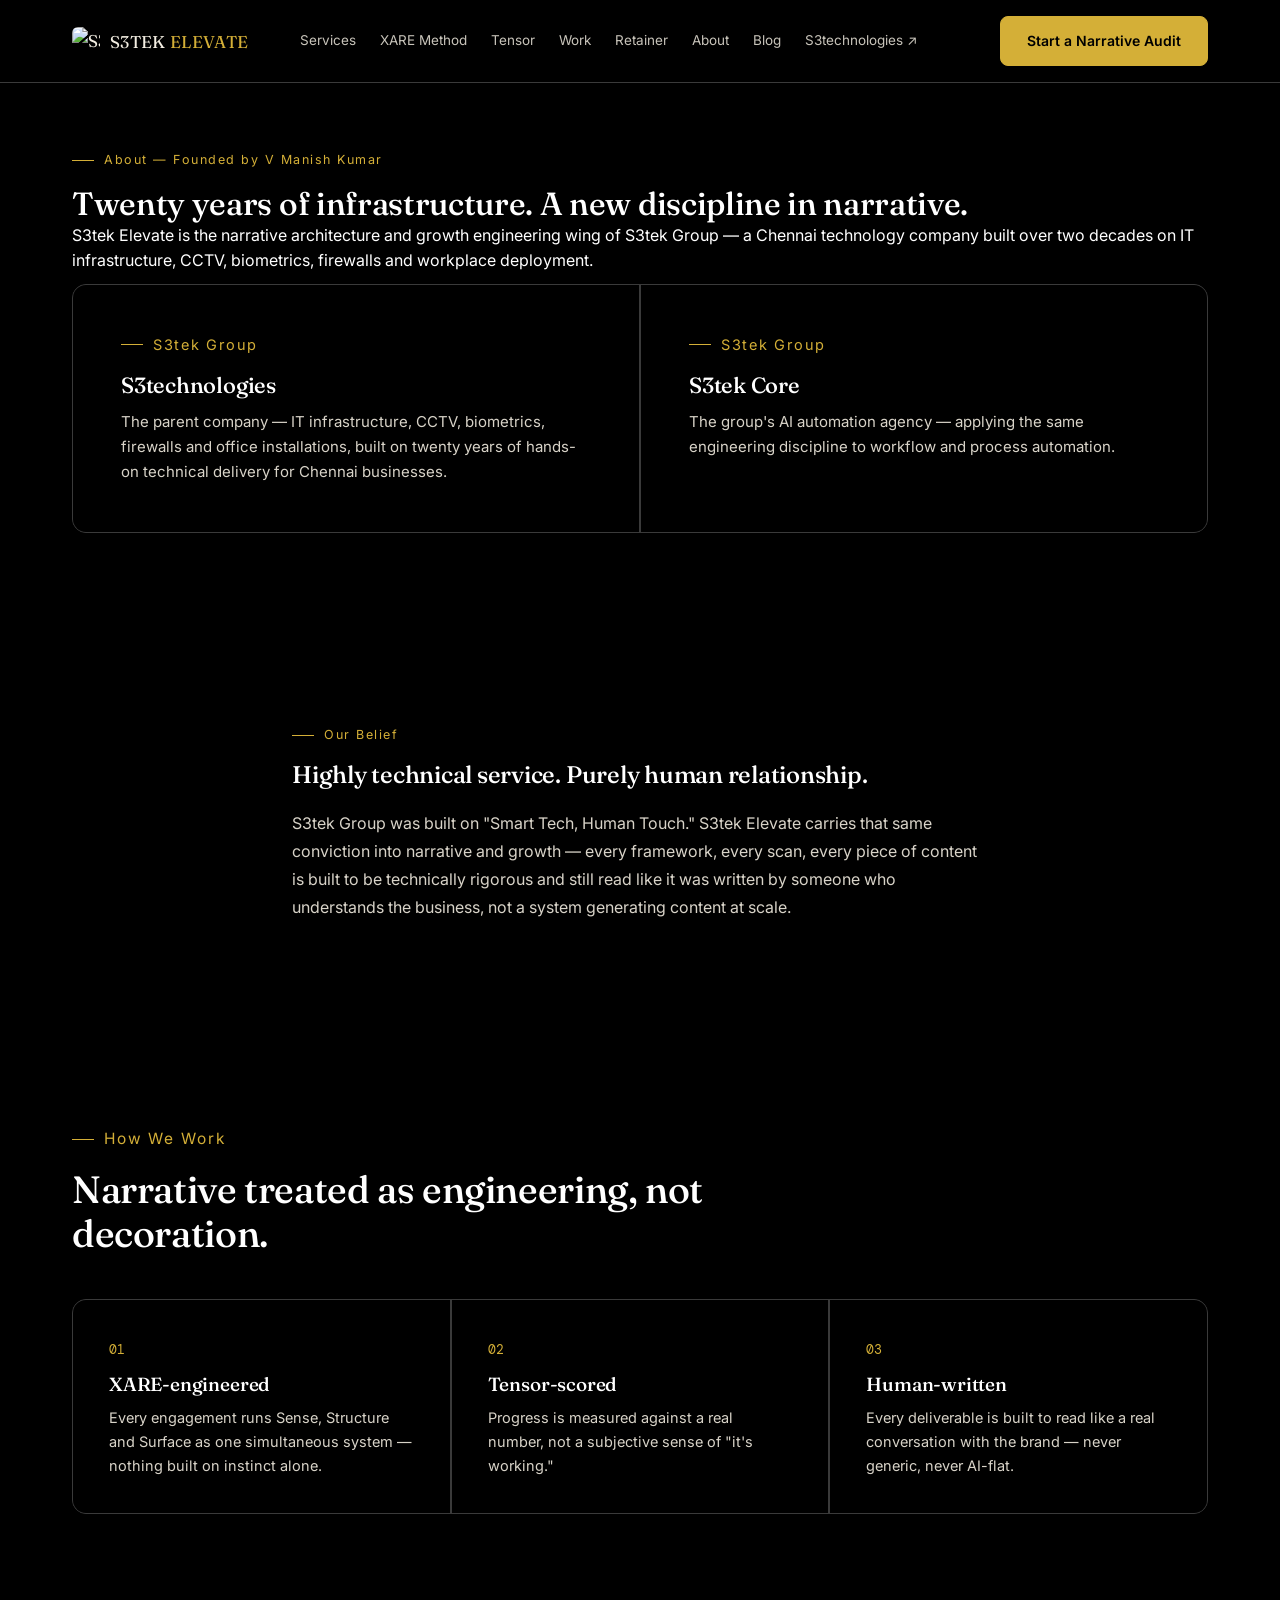
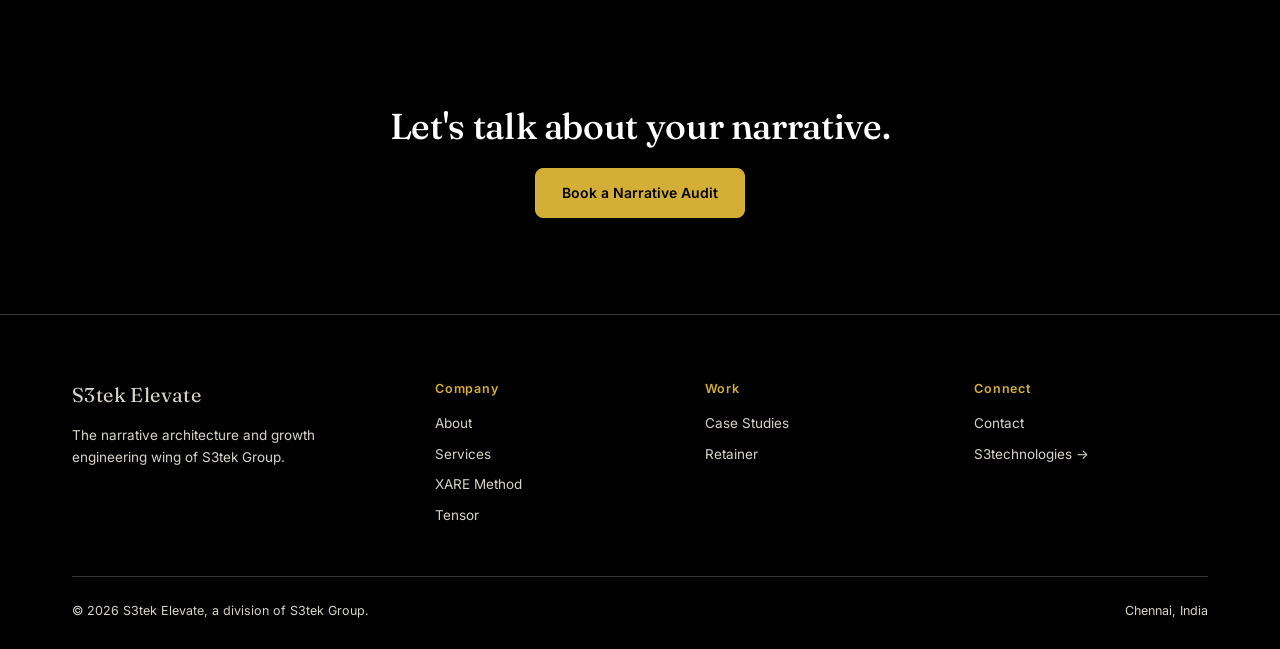
==== about.html @ aaba0699 "deploy: clean sync of current state" ====
<!DOCTYPE html>
<html lang="en">
<head>
<meta charset="UTF-8">
<meta name="viewport" content="width=device-width, initial-scale=1.0">
<title>About — S3tek Elevate</title>
<meta name="description" content="S3tek Elevate is the narrative architecture and growth engineering wing of S3tek Group, a 20-year Chennai technology company.">
<link rel="canonical" href="https://elevate.s3tekcorp.in/about.html">
<link rel="stylesheet" href="css/style.css">
<style>
:root{--bg:#000;--bg-2:#000;--ink:#000;--text:#fff;--text-mute:#d8d3c8;--gold:#D4AF37;--coral:#D4AF37;--line:#3a3a3a;--accent:#D4AF37;}
body{background:#000!important;color:#fff!important;}
a{color:#D4AF37;}
.eyebrow,.tag,.num,em{color:#D4AF37!important;}
.cell,.case-card,.testi-card,.retainer-card,.xare-item,footer,nav{background:#000!important;border-color:#3a3a3a!important;}
.btn-primary,.btn-gold{background:#D4AF37!important;color:#000!important;border-color:#D4AF37!important;}
.btn-ghost{background:transparent!important;color:#D4AF37!important;border-color:#D4AF37!important;}
.orb{opacity:.15!important;}
</style>
<link rel="icon" type="image/jpeg" href="images/favicon.jpeg">
<script type="application/ld+json">
{
  "@context": "https://schema.org",
  "@type": "AboutPage",
  "url": "https://elevate.s3tekcorp.in/about.html",
  "mainEntity": {
    "@type": "ProfessionalService",
    "name": "S3tek Elevate",
    "founder": { "@type": "Person", "name": "V Manish Kumar" },
    "parentOrganization": { "@type": "Organization", "name": "S3tek Group", "description": "A 20-year Chennai technology company spanning IT infrastructure (S3technologies), AI automation (S3tek Core) and narrative/growth engineering (S3tek Elevate)." },
    "address": { "@type": "PostalAddress", "addressLocality": "Chennai", "addressRegion": "Tamil Nadu", "addressCountry": "IN" }
  }
}
</script>
</head>
<body>
<div class="cursor-dot"></div><div class="cursor-ring"></div>

<nav class="nav on-dark">
  <div class="wrap">
    <a href="index.html" class="brand"><img src="images/favicon.jpeg" alt="S3tek Elevate"><span>S3TEK <em>ELEVATE</em></span></a>
    <div class="nav-links">
      <a href="services.html">Services</a>
      <a href="xare.html">XARE Method</a>
      <a href="tensor.html">Tensor</a>
      <a href="work.html">Work</a>
      <a href="pricing.html">Retainer</a>
      <a href="about.html">About</a>
      <a href="blog.html">Blog</a>
      <a href="https://s3tek.in" target="_blank" rel="noopener">S3technologies ↗</a>
    </div>
    <div class="nav-right">
      <a href="contact.html" class="btn btn-primary">Start a Narrative Audit</a>
    </div>
    <div class="hamburger"><span></span><span></span><span></span></div>
  </div>
</nav>

<header class="page-hero-dark">
  <div class="orb" style="width:420px;height:420px;background:radial-gradient(circle,var(--gold) 0%,transparent 70%);top:-140px;left:-100px"></div>
  <div class="orb" style="width:380px;height:380px;background:radial-gradient(circle,var(--coral) 0%,transparent 70%);bottom:-160px;right:-60px"></div>
  <div class="wrap">
    <p class="eyebrow reveal">About — Founded by V Manish Kumar</p>
    <h1 class="reveal">Twenty years of infrastructure. A new discipline in narrative.</h1>
    <p class="reveal">S3tek Elevate is the narrative architecture and growth engineering wing of S3tek Group — a Chennai technology company built over two decades on IT infrastructure, CCTV, biometrics, firewalls and workplace deployment.</p>
  </div>
</header>

<section style="padding-top:10px">
  <div class="wrap">
    <div class="grid-2">
      <div class="cell reveal" style="padding:48px">
        <p class="eyebrow">S3tek Group</p>
        <h3 style="font-size:22px; margin-bottom:12px">S3technologies</h3>
        <p style="color:var(--text-mute); font-size:15px">The parent company — IT infrastructure, CCTV, biometrics, firewalls and office installations, built on twenty years of hands-on technical delivery for Chennai businesses.</p>
      </div>
      <div class="cell reveal" style="padding:48px">
        <p class="eyebrow">S3tek Group</p>
        <h3 style="font-size:22px; margin-bottom:12px">S3tek Core</h3>
        <p style="color:var(--text-mute); font-size:15px">The group's AI automation agency — applying the same engineering discipline to workflow and process automation.</p>
      </div>
    </div>
  </div>
</section>

<section style="background:var(--bg-2)">
  <div class="wrap" style="max-width:760px">
    <p class="eyebrow reveal">Our Belief</p>
    <h2 class="reveal" style="margin-bottom:20px">Highly technical service. Purely human relationship.</h2>
    <p class="reveal" style="color:var(--text-mute); font-size:16px; line-height:1.75">S3tek Group was built on "Smart Tech, Human Touch." S3tek Elevate carries that same conviction into narrative and growth — every framework, every scan, every piece of content is built to be technically rigorous and still read like it was written by someone who understands the business, not a system generating content at scale.</p>
  </div>
</section>

<section>
  <div class="wrap">
    <div class="section-head">
      <p class="eyebrow">How We Work</p>
      <h2>Narrative treated as engineering, not decoration.</h2>
    </div>
    <div class="grid-3">
      <div class="cell reveal"><span class="num">01</span><h3>XARE-engineered</h3><p>Every engagement runs Sense, Structure and Surface as one simultaneous system — nothing built on instinct alone.</p></div>
      <div class="cell reveal"><span class="num">02</span><h3>Tensor-scored</h3><p>Progress is measured against a real number, not a subjective sense of "it's working."</p></div>
      <div class="cell reveal"><span class="num">03</span><h3>Human-written</h3><p>Every deliverable is built to read like a real conversation with the brand — never generic, never AI-flat.</p></div>
    </div>
  </div>
</section>

<section style="text-align:center; max-width:680px; margin:0 auto">
  <h2 style="font-size:clamp(26px,3.2vw,36px); margin-bottom:20px">Let's talk about your narrative.</h2>
  <a href="contact.html" class="btn btn-primary">Book a Narrative Audit</a>
</section>

<footer>
  <div class="wrap">
    <div class="foot-grid">
      <div><a href="index.html" class="brand" style="font-size:20px; margin-bottom:14px; display:block">S3tek Elevate</a><p>The narrative architecture and growth engineering wing of S3tek Group.</p></div>
      <div><h4>Company</h4><a href="about.html">About</a><a href="services.html">Services</a><a href="xare.html">XARE Method</a><a href="tensor.html">Tensor</a></div>
      <div><h4>Work</h4><a href="work.html">Case Studies</a><a href="pricing.html">Retainer</a></div>
      <div><h4>Connect</h4><a href="contact.html">Contact</a><a href="https://s3tek.in">S3technologies →</a></div>
    </div>
    <div class="foot-bottom"><span>© 2026 S3tek Elevate, a division of S3tek Group.</span><span>Chennai, India</span></div>
  </div>
</footer>

<script src="js/main.js"></script>
</body>
</html>
---- css/style.css ----
/* =========================================================
   S3TEK ELEVATE — Master Stylesheet
========================================================= */
@import url('https://fonts.googleapis.com/css2?family=Fraunces:ital,opsz,wght@0,9..144,300;0,9..144,400;0,9..144,500;0,9..144,600;1,9..144,400;1,9..144,500&family=Inter:wght@400;500;600;700&family=DM+Mono:wght@400;500&display=swap');

:root {
  --ink: #1c150c;
  --ink-2: #241a10;
  --bg-2: #221910;
  --parchment: #f4efe3;
  --parchment-dim: #c9c2b0;
  --text-mute: #b9b0a0;
  --gold: #c9a24b;
  --gold-2: #c9a24b;
  --gold-bright: #e6c877;
  --ember: #e0623a;
  --coral: #e0623a;
  --charcoal: #413c35;
  --line: rgba(244, 239, 227, 0.14);
  --rule: rgba(244, 239, 227, 0.14);
  --radius: 14px;
  --font-display: 'Fraunces', serif;
  --font-body: 'Inter', sans-serif;
  --font-mono: 'DM Mono', monospace;
}

* {
  margin: 0;
  padding: 0;
  box-sizing: border-box;
}

html {
  scroll-behavior: smooth;
}

@media (prefers-reduced-motion: reduce) {
  html {
    scroll-behavior: auto;
  }
}

body {
  background: var(--ink);
  color: var(--parchment);
  font-family: var(--font-body);
  font-size: 16px;
  line-height: 1.6;
  -webkit-font-smoothing: antialiased;
  overflow-x: hidden;
  position: relative;
  width: 100%;
}

::selection {
  background: var(--gold);
  color: var(--ink);
}

a {
  color: inherit;
}

img {
  max-width: 100%;
  display: block;
}

ul {
  list-style: none;
}

h1, h2, h3, .serif {
  font-family: var(--font-display);
  font-weight: 500;
  letter-spacing: -0.01em;
  line-height: 1.15;
}

em {
  font-style: italic;
  font-weight: 400;
  color: var(--gold-bright);
}

.grad-text {
  background: linear-gradient(90deg, var(--gold-bright), var(--ember));
  -webkit-background-clip: text;
  background-clip: text;
  color: transparent;
  font-style: italic;
}

.wrap {
  max-width: 1200px;
  margin: 0 auto;
  padding: 0 32px;
}

section {
  padding: 96px 0;
}

/* Push inner page hero sections below the fixed navbar */
.page-hero-dark,
.hero-dark,
main > section:first-of-type:not(.act) {
  padding-top: 150px !important;
}

/* ---------- Completely Disabled Cursor & Orbs ---------- */
.cursor-dot,
.cursor-ring,
[class*="cursor-"] {
  display: none !important;
  opacity: 0 !important;
  visibility: hidden !important;
  pointer-events: none !important;
}

.orb,
.orb-1,
.orb-2,
.orb-3 {
  display: none !important;
}

/* ---------- Navbar ---------- */
.nav {
  position: fixed;
  top: 0;
  left: 0;
  right: 0;
  z-index: 1000;
  padding: 16px 0;
  background: rgba(28, 21, 12, 0.88);
  backdrop-filter: blur(12px);
  -webkit-backdrop-filter: blur(12px);
  border-bottom: 1px solid var(--line);
  transition: background 0.3s ease, padding 0.3s ease;
}

.nav .wrap {
  display: flex !important;
  align-items: center !important;
  justify-content: space-between !important;
  gap: 24px !important;
}

.brand {
  display: inline-flex !important;
  align-items: center !important;
  gap: 10px !important;
  text-decoration: none;
  font-family: var(--font-display);
  font-size: 17px;
  letter-spacing: 0.02em;
  color: var(--parchment);
  white-space: nowrap;
  flex-shrink: 0;
  z-index: 1002;
}

.brand img {
  width: 28px;
  height: 28px;
  border-radius: 6px;
  object-fit: cover;
}

.brand em {
  font-style: normal;
  color: var(--gold-bright);
}

.nav-links {
  display: flex !important;
  align-items: center !important;
  gap: 24px !important;
  margin-left: 28px !important;
  margin-right: auto !important;
}

.nav-links a {
  text-decoration: none;
  color: var(--parchment);
  font-size: 13.5px;
  opacity: 0.82;
  transition: opacity 0.25s, color 0.25s;
  white-space: nowrap;
}

.nav-links a:hover {
  opacity: 1;
  color: var(--gold-bright);
}

.nav-mobile-cta {
  display: none !important;
}

.nav-right {
  display: flex !important;
  align-items: center !important;
  flex-shrink: 0;
  z-index: 1002;
}

.hamburger {
  display: none;
  flex-direction: column;
  justify-content: center;
  gap: 5px;
  cursor: pointer;
  padding: 8px;
  z-index: 1002;
}

.hamburger span {
  width: 22px;
  height: 2px;
  background: var(--parchment);
  display: block;
  transition: transform 0.25s ease, opacity 0.25s ease;
}

/* ---------- Buttons ---------- */
.btn {
  display: inline-block;
  padding: 13px 26px;
  font-size: 14px;
  font-weight: 600;
  text-decoration: none;
  border-radius: 8px;
  transition: transform 0.25s, box-shadow 0.25s, border-color 0.25s, background 0.25s;
  cursor: pointer;
  border: 1px solid transparent;
  white-space: nowrap;
}

.btn-primary {
  background: var(--gold-bright);
  color: var(--ink);
}

.btn-primary:hover {
  transform: translateY(-2px);
  box-shadow: 0 10px 30px rgba(230, 200, 119, 0.28);
}

.btn-gold {
  background: linear-gradient(135deg, var(--gold-bright), var(--ember));
  color: var(--ink);
}

.btn-gold:hover {
  transform: translateY(-2px);
  box-shadow: 0 10px 30px rgba(224, 98, 58, 0.3);
}

.btn-ghost {
  border-color: var(--line);
  color: var(--parchment);
  background: none;
}

.btn-ghost:hover {
  border-color: var(--gold);
}

/* ---------- Cinematic Intro Stage & Elements ---------- */
.grain {
  position: fixed;
  inset: 0;
  z-index: 5;
  pointer-events: none;
  opacity: 0.05;
  mix-blend-mode: overlay;
  background-image: url("data:image/svg+xml,%3Csvg xmlns='http://www.w3.org/2000/svg' width='120' height='120'%3E%3Cfilter id='n'%3E%3CfeTurbulence type='fractalNoise' baseFrequency='0.9' numOctaves='2' stitchTiles='stitch'/%3E%3C/filter%3E%3Crect width='100%25' height='100%25' filter='url(%23n)'/%3E%3C/svg%3E");
}

.vignette {
  position: fixed;
  inset: 0;
  z-index: 4;
  pointer-events: none;
  background: radial-gradient(ellipse at center, rgba(0,0,0,0) 40%, rgba(0,0,0,0.65) 100%);
}

#stage-wrap {
  position: fixed;
  inset: 0;
  z-index: 1;
  height: 100vh;
  height: 100dvh;
  width: 100vw;
  pointer-events: none;
}

#gl {
  display: block;
  width: 100%;
  height: 100%;
}

#intro-main {
  position: relative;
  z-index: 10;
}

.act {
  min-height: 100vh;
  min-height: 100dvh;
  display: flex;
  align-items: center;
  padding: 0 7vw;
  box-sizing: border-box;
}

/* Protective background shield behind intro text */
.act-inner {
  max-width: 560px;
  background: rgba(28, 21, 12, 0.84) !important;
  border: 1px solid rgba(244, 239, 227, 0.16) !important;
  border-radius: 16px !important;
  padding: 32px !important;
  backdrop-filter: blur(12px) !important;
  -webkit-backdrop-filter: blur(12px) !important;
  box-shadow: 0 16px 40px rgba(0, 0, 0, 0.55) !important;
  position: relative !important;
  z-index: 20 !important;
}

.hero-mark {
  font-family: var(--font-display);
  font-weight: 500;
  font-size: clamp(2.1rem, 6vw, 4.2rem);
  line-height: 1.12;
}

.act h2 {
  font-family: var(--font-display);
  font-weight: 500;
  font-size: clamp(1.8rem, 3.8vw, 2.8rem);
  line-height: 1.2;
  text-wrap: balance;
}

.act p.sub {
  margin-top: 18px;
  max-width: 44ch;
  color: var(--parchment-dim);
  font-size: 1.02rem;
  line-height: 1.6;
}

.act.right {
  justify-content: flex-end;
  text-align: right;
}

.act.right .act-inner {
  margin-left: auto;
}

.act.right .eyebrow {
  justify-content: flex-end;
  flex-direction: row-reverse;
}

.scene-runway {
  height: 80vh;
  height: 80dvh;
  position: relative;
}

#rail {
  position: fixed;
  right: 5vw;
  top: 50%;
  transform: translateY(-50%);
  z-index: 40;
  display: flex;
  flex-direction: column;
  gap: 14px;
}

#rail .dot {
  width: 6px;
  height: 6px;
  border-radius: 50%;
  background: rgba(244, 239, 227, 0.25);
  transition: all 0.35s;
}

#rail .dot.active {
  background: var(--gold-bright);
  box-shadow: 0 0 8px var(--gold-bright);
  transform: scale(1.4);
}

.skip-intro {
  position: fixed;
  bottom: 20px;
  left: 50%;
  transform: translateX(-50%);
  z-index: 60;
  font-size: 12px;
  color: var(--parchment-dim);
  background: rgba(28, 21, 12, 0.65);
  border: 1px solid var(--line);
  padding: 9px 18px;
  border-radius: 20px;
  text-decoration: none;
  backdrop-filter: blur(6px);
}

.intro-close {
  position: relative;
  z-index: 10;
  background: linear-gradient(180deg, transparent, var(--ink) 14%, var(--ink));
  padding: 16vh 0 8vh;
  text-align: center;
}

.intro-close .frame-line {
  width: 1px;
  height: 64px;
  background: linear-gradient(var(--gold), transparent);
  margin: 0 auto 28px;
}

.intro-close h2 {
  font-size: clamp(1.9rem, 4.4vw, 3.2rem);
  max-width: 16ch;
  margin: 0 auto;
}

.intro-close p {
  max-width: 50ch;
  margin: 18px auto 0;
  color: var(--parchment-dim);
  font-size: 1.02rem;
}

#site-content {
  position: relative;
  z-index: 10;
  background: var(--ink);
}

/* ---------- General Components & Grids ---------- */
.eyebrow {
  font-size: 12.5px;
  letter-spacing: 0.12em;
  color: var(--gold);
  display: flex;
  align-items: center;
  gap: 10px;
  margin-bottom: 16px;
  text-transform: none;
}

.eyebrow::before {
  content: "";
  width: 22px;
  height: 1px;
  background: var(--gold);
}

.reveal {
  opacity: 0;
  transform: translateY(18px);
  transition: opacity 0.7s ease, transform 0.7s ease;
}

.reveal.is-in {
  opacity: 1;
  transform: none;
}

.section-head {
  max-width: 640px;
  margin-bottom: 44px;
}

.section-head h2 {
  font-size: clamp(26px, 3.4vw, 38px);
}

.section-head p {
  color: var(--text-mute);
  margin-top: 14px;
  font-size: 15.5px;
}

.grid-2 {
  display: grid;
  grid-template-columns: 1fr 1fr;
  gap: 2px;
  background: var(--line);
  border: 1px solid var(--line);
  border-radius: var(--radius);
  overflow: hidden;
}

.grid-3 {
  display: grid;
  grid-template-columns: repeat(3, 1fr);
  gap: 2px;
  background: var(--line);
  border: 1px solid var(--line);
  border-radius: var(--radius);
  overflow: hidden;
}

.grid-4 {
  display: grid;
  grid-template-columns: repeat(4, 1fr);
  gap: 2px;
}

.cell {
  background: var(--ink-2);
  padding: 36px;
}

.cell .num {
  font-family: var(--font-mono);
  color: var(--gold);
  font-size: 13px;
}

.cell h3 {
  font-size: 19px;
  margin: 12px 0 10px;
}

.cell p {
  color: var(--text-mute);
  font-size: 14.5px;
  line-height: 1.65;
}

.stat-band {
  background: var(--bg-2);
  padding: 56px 0;
}

.stat-wall {
  display: grid;
  grid-template-columns: repeat(4, 1fr);
  gap: 24px;
  text-align: center;
}

.sw-cell b {
  display: block;
  font-family: var(--font-display);
  font-size: 34px;
  color: var(--gold-bright);
}

.sw-cell span {
  color: var(--text-mute);
  font-size: 13px;
}

.xare-list {
  display: flex;
  flex-direction: column;
  gap: 2px;
}

.xare-item {
  display: flex;
  gap: 28px;
  padding: 30px 0;
  border-bottom: 1px solid var(--line);
}

.xare-item:last-child {
  border-bottom: none;
}

.xare-letter {
  font-family: var(--font-display);
  font-size: 40px;
  color: var(--gold-bright);
  min-width: 64px;
}

.xare-item h3 {
  font-size: 20px;
  margin-bottom: 8px;
}

.xare-item p {
  color: var(--text-mute);
  font-size: 14.5px;
  max-width: 62ch;
}

.hero-grid {
  display: grid;
  grid-template-columns: 1.1fr 0.9fr;
  gap: 60px;
  align-items: center;
}

.hero-cta {
  display: flex;
  gap: 16px;
  margin-top: 32px;
  flex-wrap: wrap;
}

.reality-slider {
  position: relative;
  border-radius: var(--radius);
  overflow: hidden;
  border: 1px solid var(--line);
  aspect-ratio: 4/3;
  cursor: ew-resize;
  user-select: none;
}

.rs-head {
  position: absolute;
  top: 14px;
  left: 14px;
  right: 14px;
  display: flex;
  justify-content: space-between;
  font-size: 11px;
  color: var(--parchment-dim);
  z-index: 3;
}

.slider__panel {
  position: absolute;
  inset: 0;
  display: flex;
  align-items: center;
  justify-content: center;
  text-align: center;
  padding: 20px;
  flex-direction: column;
  gap: 6px;
}

.slider__panel--a {
  background: var(--ink-2);
}

.slider__panel--b {
  background: linear-gradient(160deg, var(--charcoal), var(--ink));
  clip-path: inset(0 0 0 50%);
}

.slider__panel h4 {
  font-size: 14px;
  color: var(--gold);
}

.slider__panel p {
  font-size: 12.5px;
  color: var(--text-mute);
}

[data-handle] {
  position: absolute;
  top: 0;
  bottom: 0;
  left: 50%;
  width: 2px;
  background: var(--gold-bright);
  z-index: 4;
}

[data-handle]::after {
  content: "⇔";
  position: absolute;
  top: 50%;
  left: 50%;
  transform: translate(-50%, -50%);
  width: 30px;
  height: 30px;
  background: var(--gold-bright);
  color: var(--ink);
  border-radius: 50%;
  display: flex;
  align-items: center;
  justify-content: center;
  font-size: 13px;
}

.case-card {
  background: var(--ink-2);
  border: 1px solid var(--line);
  border-radius: var(--radius);
  padding: 30px;
  display: flex;
  flex-direction: column;
  justify-content: space-between;
  gap: 22px;
}

.case-top h3 {
  font-size: 22px;
  margin: 8px 0 10px;
}

.case-top p {
  color: var(--text-mute);
  font-size: 14px;
  line-height: 1.6;
}

.case-stats {
  display: flex;
  gap: 22px;
}

.case-stat {
  display: flex;
  flex-direction: column;
}

.case-stat b {
  font-family: var(--font-display);
  color: var(--gold-bright);
  font-size: 20px;
}

.case-stat span {
  font-size: 11.5px;
  color: var(--text-mute);
}

.testi-grid {
  display: grid;
  grid-template-columns: repeat(3, 1fr);
  gap: 20px;
}

.testi-card {
  background: var(--ink-2);
  border: 1px solid var(--line);
  border-radius: var(--radius);
  padding: 28px;
}

.testi-stars {
  color: var(--gold-bright);
  letter-spacing: 2px;
  margin-bottom: 14px;
}

.quote {
  color: var(--parchment-dim);
  font-size: 14.5px;
  line-height: 1.65;
  margin-bottom: 20px;
}

.testi-who {
  display: flex;
  align-items: center;
  gap: 12px;
}

.testi-avatar {
  width: 38px;
  height: 38px;
  border-radius: 50%;
  background: var(--gold-bright);
  color: var(--ink);
  display: flex;
  align-items: center;
  justify-content: center;
  font-weight: 700;
  font-size: 13px;
}

.tw-name {
  font-size: 13.5px;
  font-weight: 600;
}

.tw-role {
  font-size: 12px;
  color: var(--text-mute);
}

.compare {
  display: grid;
  grid-template-columns: 1fr 1fr;
  gap: 2px;
  background: var(--line);
  border: 1px solid var(--line);
  border-radius: var(--radius);
  overflow: hidden;
}

.compare-col {
  background: var(--ink-2);
  padding: 30px;
}

.compare-col.us {
  background: linear-gradient(160deg, var(--ink-2), rgba(224, 98, 58, 0.08));
}

.compare-head {
  font-family: var(--font-display);
  font-size: 18px;
  margin-bottom: 18px;
  color: var(--gold-bright);
}

.compare-row {
  padding: 12px 0;
  border-top: 1px solid var(--line);
  color: var(--text-mute);
  font-size: 14px;
}

.compare-row:first-of-type {
  border-top: none;
}

.founder {
  display: flex;
  gap: 28px;
  align-items: flex-start;
  max-width: 800px;
  margin: 0 auto;
}

.founder-mark {
  font-family: var(--font-display);
  font-size: 60px;
  color: var(--gold);
  line-height: 1;
}

.founder blockquote {
  font-family: var(--font-display);
  font-size: 22px;
  line-height: 1.45;
}

.founder .who {
  margin-top: 16px;
  color: var(--text-mute);
  font-size: 14px;
}

.retainer-card {
  background: var(--ink-2);
  border: 1px solid var(--line);
  border-radius: var(--radius);
  padding: 40px;
}

.retainer-price {
  font-family: var(--font-display);
  font-size: 40px;
  color: var(--gold-bright);
  margin: 10px 0 6px;
}

.retainer-price span {
  font-size: 15px;
  color: var(--text-mute);
  font-family: var(--font-body);
}

.faq-list {
  border-top: 1px solid var(--line);
}

.faq-item {
  border-bottom: 1px solid var(--line);
}

.faq-q {
  display: flex;
  align-items: center;
  justify-content: space-between;
  padding: 22px 0;
  cursor: pointer;
}

.faq-q h4 {
  font-size: 16px;
  font-weight: 600;
  font-family: var(--font-body);
}

.plus {
  color: var(--gold);
  font-size: 20px;
  transition: transform 0.25s;
}

.faq-item.open .plus {
  transform: rotate(45deg);
}

.faq-a {
  max-height: 0;
  overflow: hidden;
  transition: max-height 0.3s ease;
}

.faq-item.open .faq-a {
  max-height: 220px;
}

.faq-a p {
  color: var(--text-mute);
  font-size: 14.5px;
  padding-bottom: 22px;
  max-width: 70ch;
}

footer {
  border-top: 1px solid var(--line);
  padding: 64px 0 28px;
  background: var(--ink-2);
}

.foot-grid {
  display: grid;
  grid-template-columns: 1.4fr 1fr 1fr 1fr;
  gap: 36px;
  margin-bottom: 40px;
}

.foot-grid p {
  color: var(--text-mute);
  font-size: 13.5px;
  max-width: 34ch;
}

.foot-grid h4 {
  font-size: 12.5px;
  letter-spacing: 0.06em;
  color: var(--gold);
  margin-bottom: 14px;
  font-family: var(--font-body);
  font-weight: 600;
}

.foot-grid a {
  display: block;
  color: var(--text-mute);
  text-decoration: none;
  font-size: 13.5px;
  margin-bottom: 9px;
}

.foot-grid a:hover {
  color: var(--parchment);
}

.foot-bottom {
  display: flex;
  justify-content: space-between;
  padding-top: 24px;
  border-top: 1px solid var(--line);
  font-size: 12.5px;
  color: var(--text-mute);
  flex-wrap: wrap;
  gap: 8px;
}

/* =========================================================
   Responsive Breakpoints & Mobile Fullscreen Drawer
========================================================= */
@media screen and (max-width: 960px) {
  .nav-right {
    display: none !important;
  }

  .hamburger {
    display: flex !important;
    margin-left: auto;
  }

  .nav-links {
    position: fixed !important;
    top: 0 !important;
    left: 0 !important;
    right: 0 !important;
    bottom: 0 !important;
    width: 100vw !important;
    height: 100vh !important;
    height: 100dvh !important;
    background: rgba(20, 15, 9, 0.98) !important;
    backdrop-filter: blur(16px) !important;
    -webkit-backdrop-filter: blur(16px) !important;
    flex-direction: column !important;
    justify-content: center !important;
    align-items: center !important;
    gap: 20px !important;
    margin: 0 !important;
    z-index: 1001 !important;
    transform: translateY(-100%) !important;
    opacity: 0 !important;
    pointer-events: none !important;
    transition: transform 0.35s ease, opacity 0.3s ease !important;
  }

  .nav-links.open {
    transform: translateY(0) !important;
    opacity: 1 !important;
    pointer-events: auto !important;
  }

  .nav-links a {
    font-size: 1.15rem !important;
    opacity: 0.9 !important;
    padding: 6px 0 !important;
  }

  .nav-mobile-cta {
    display: inline-block !important;
    margin-top: 12px !important;
    padding: 12px 24px !important;
  }
}

@media screen and (max-width: 820px) {
  section {
    padding: 64px 0;
  }

  .wrap {
    padding: 0 20px;
  }

  .page-hero-dark,
  .hero-dark,
  main > section:first-of-type:not(.act) {
    padding-top: 110px !important;
  }

  #rail {
    display: none;
  }

  .grid-2, .grid-3, .hero-grid, .testi-grid, .compare {
    grid-template-columns: 1fr !important;
  }

  .grid-4, .stat-wall, .foot-grid {
    grid-template-columns: 1fr 1fr !important;
  }

  .act {
    padding: 0 16px !important;
    justify-content: center !important;
    text-align: left !important;
  }

  .act.right {
    justify-content: center !important;
  }

  .act.right .act-inner {
    margin: 0 auto !important;
  }

  .act.right .eyebrow {
    justify-content: flex-start !important;
    flex-direction: row !important;
  }

  .act-inner {
    width: 100% !important;
    max-width: 88vw !important;
    padding: 22px 18px !important;
    background: rgba(24, 18, 11, 0.88) !important;
  }

  .hero-mark {
    font-size: clamp(1.6rem, 6vw, 2.1rem) !important;
  }

  .act h2 {
    font-size: clamp(1.35rem, 5vw, 1.75rem) !important;
  }

  .act p.sub {
    font-size: 0.9rem !important;
    line-height: 1.55 !important;
    margin-top: 12px !important;
  }

  .scene-runway {
    height: 65dvh !important;
  }
}
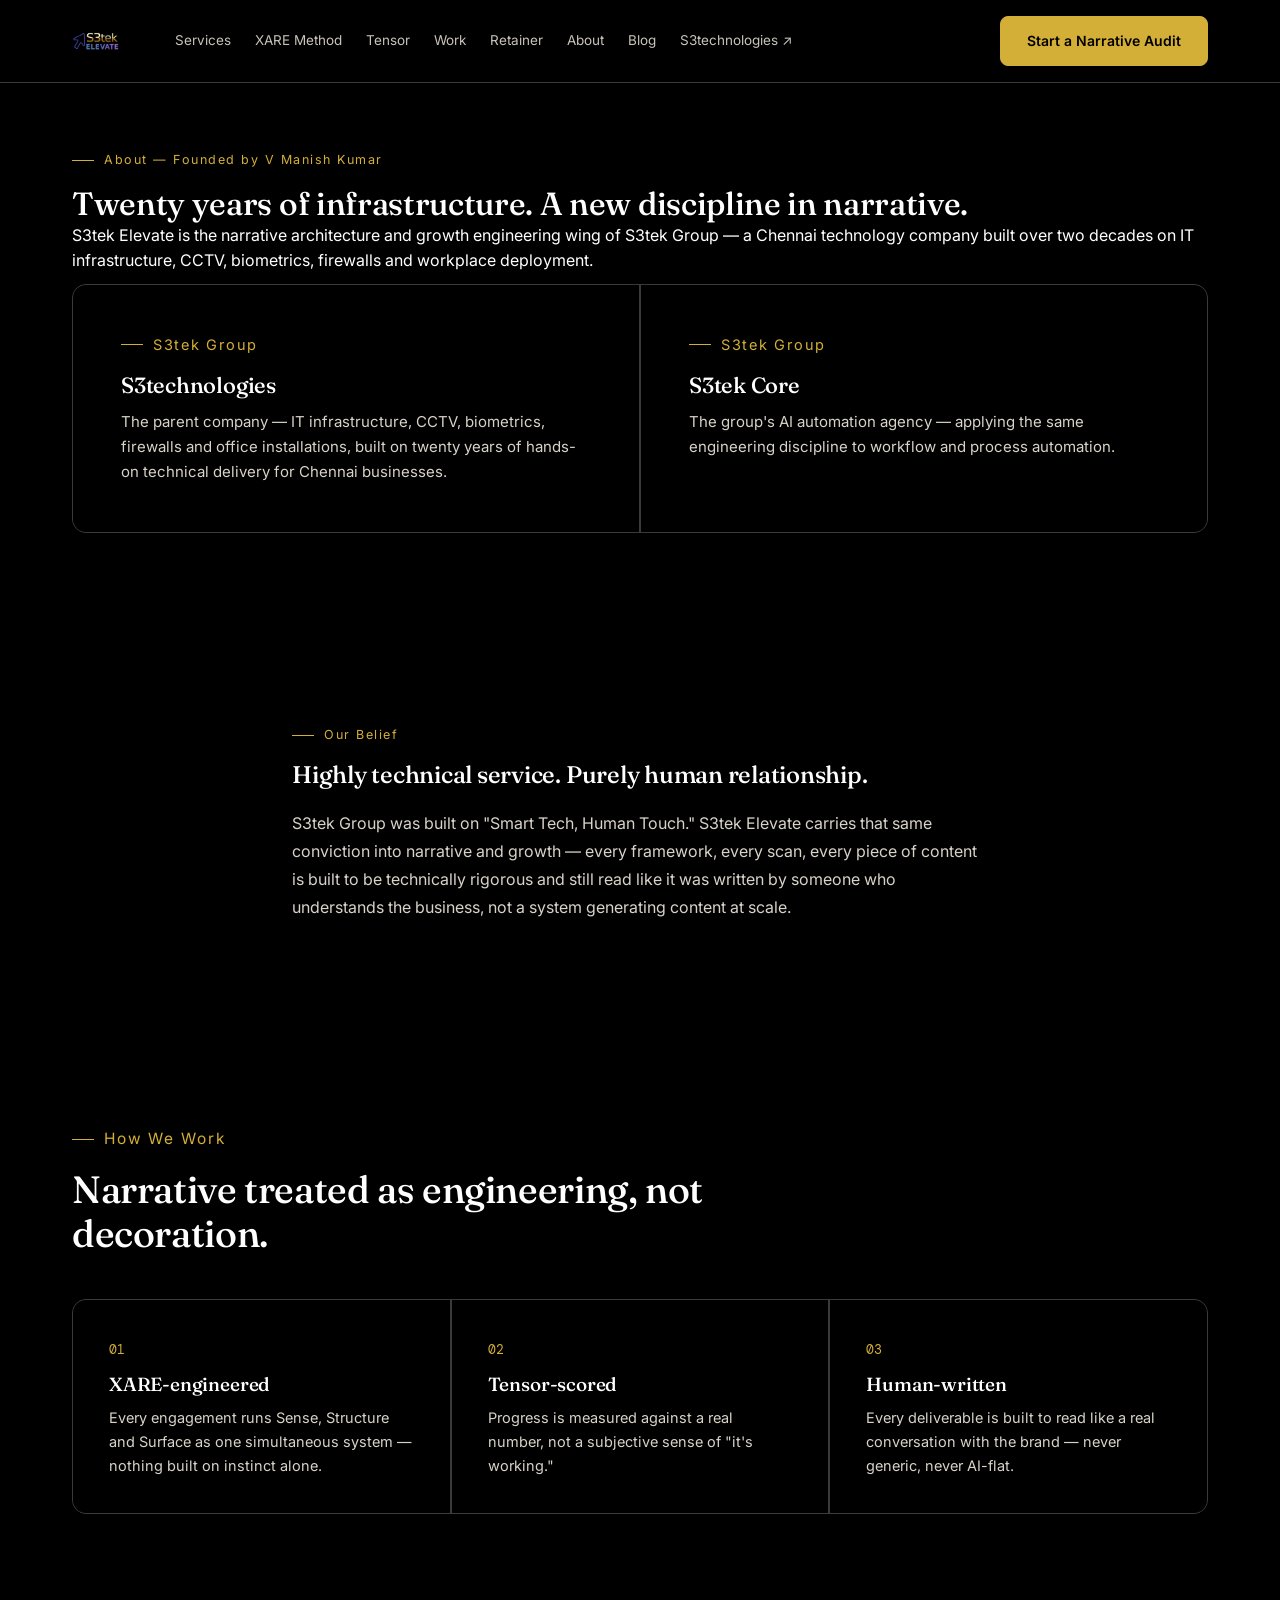
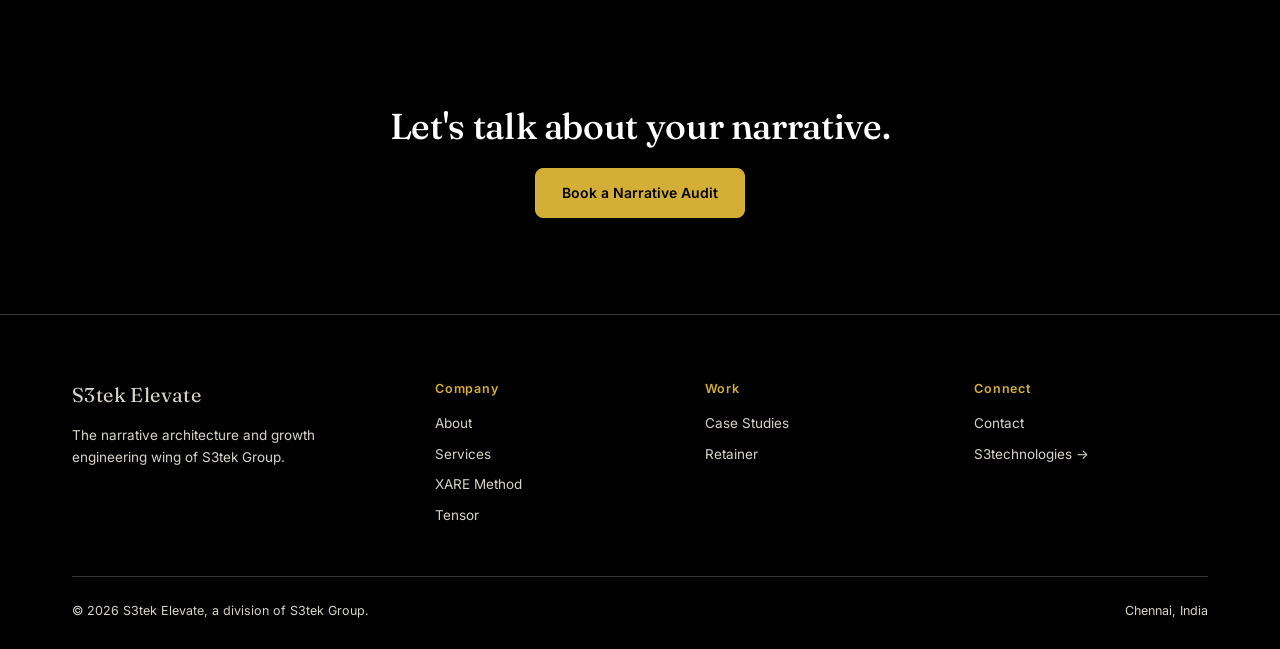
==== commit b888b0f8: "logo fixed" ====
--- a/about.html
+++ b/about.html
@@ -38,7 +38,7 @@
 
 <nav class="nav on-dark">
   <div class="wrap">
-    <a href="index.html" class="brand"><img src="images/favicon.jpeg" alt="S3tek Elevate"><span>S3TEK <em>ELEVATE</em></span></a>
+    <a href="index.html" class="brand"><img src="images/logo.png" alt="S3tek Elevate"><span>S3TEK <em>ELEVATE</em></span></a>
     <div class="nav-links">
       <a href="services.html">Services</a>
       <a href="xare.html">XARE Method</a>
--- a/css/style.css
+++ b/css/style.css
@@ -1103,4 +1103,17 @@
   .scene-runway {
     height: 65dvh !important;
   }
+}
+/* --- Navbar Central Fix: Logo Only, Proportional Size --- */
+nav a img {
+  height: 28px !important;
+  max-height: 28px !important;
+  width: auto !important;
+  display: block !important;
+}
+
+/* Hide the duplicate company text element next to the logo */
+nav a span,
+nav a em {
+  display: none !important;
 }
